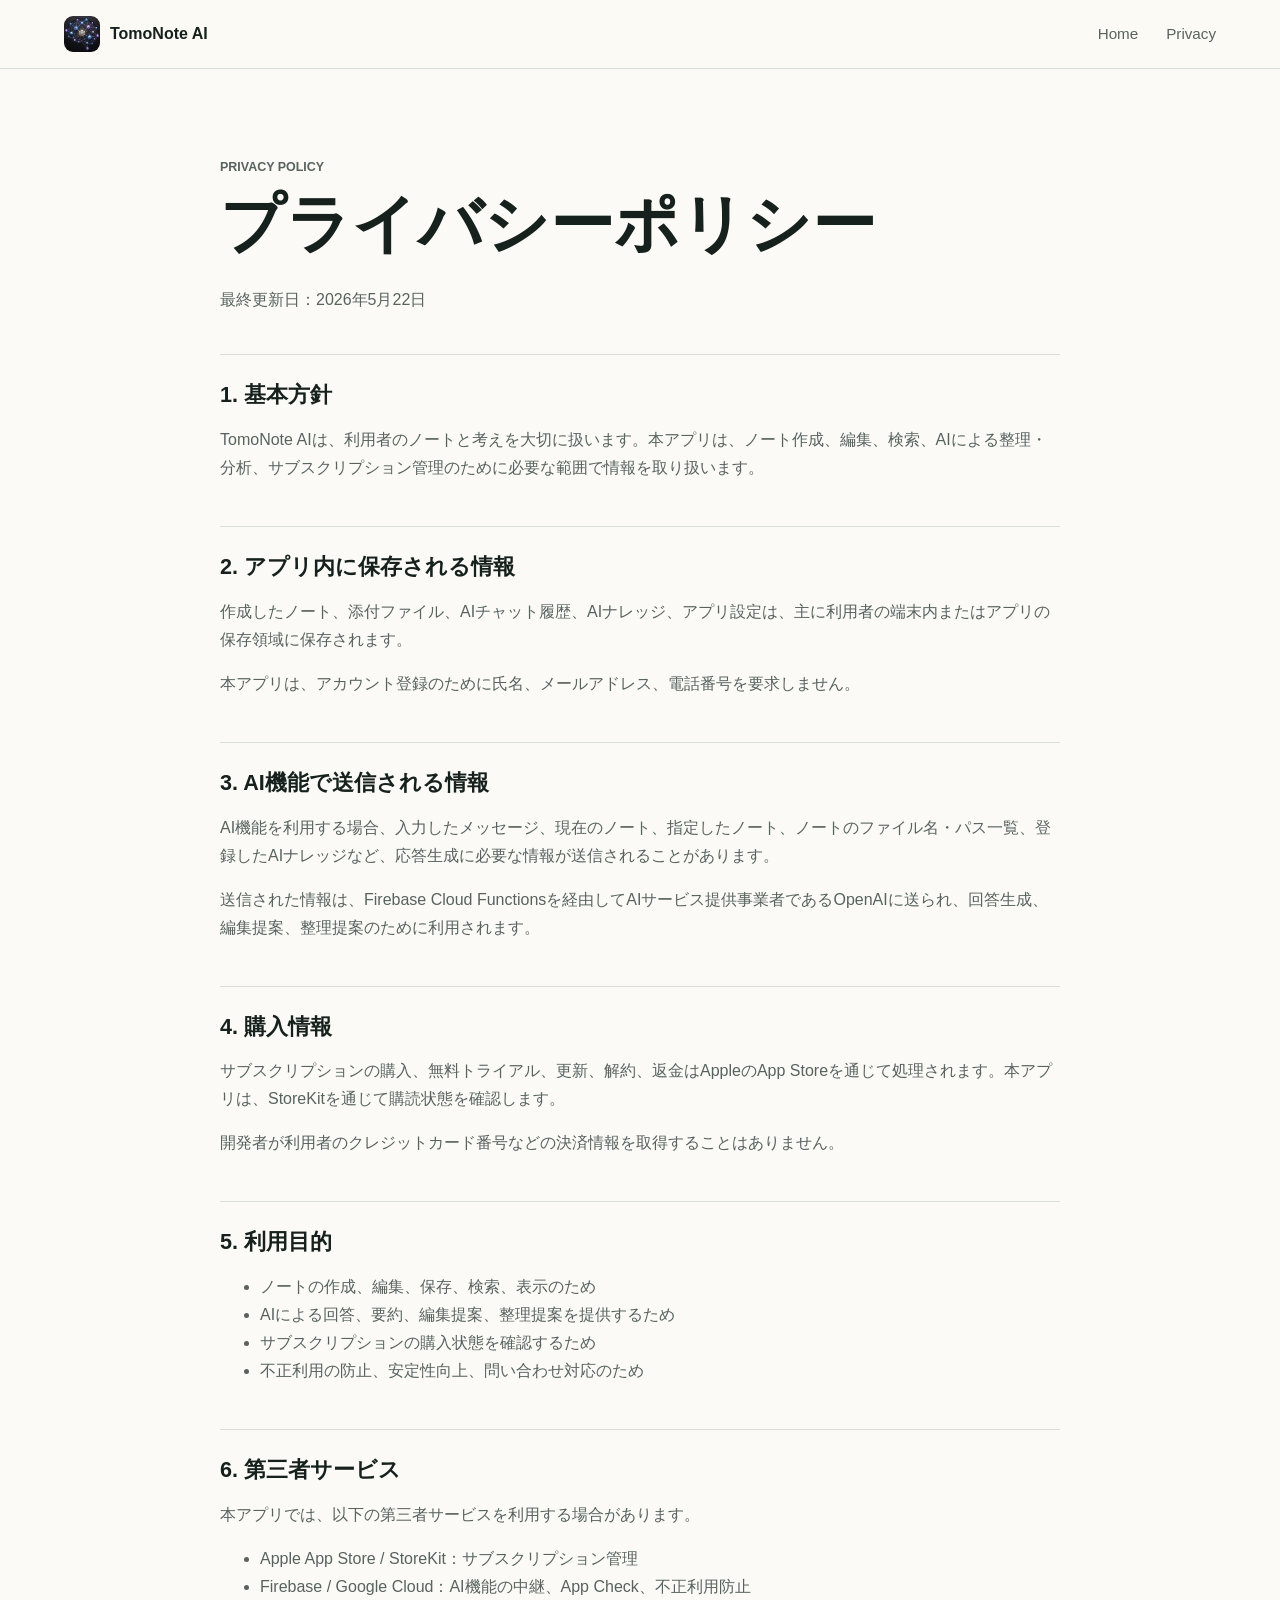
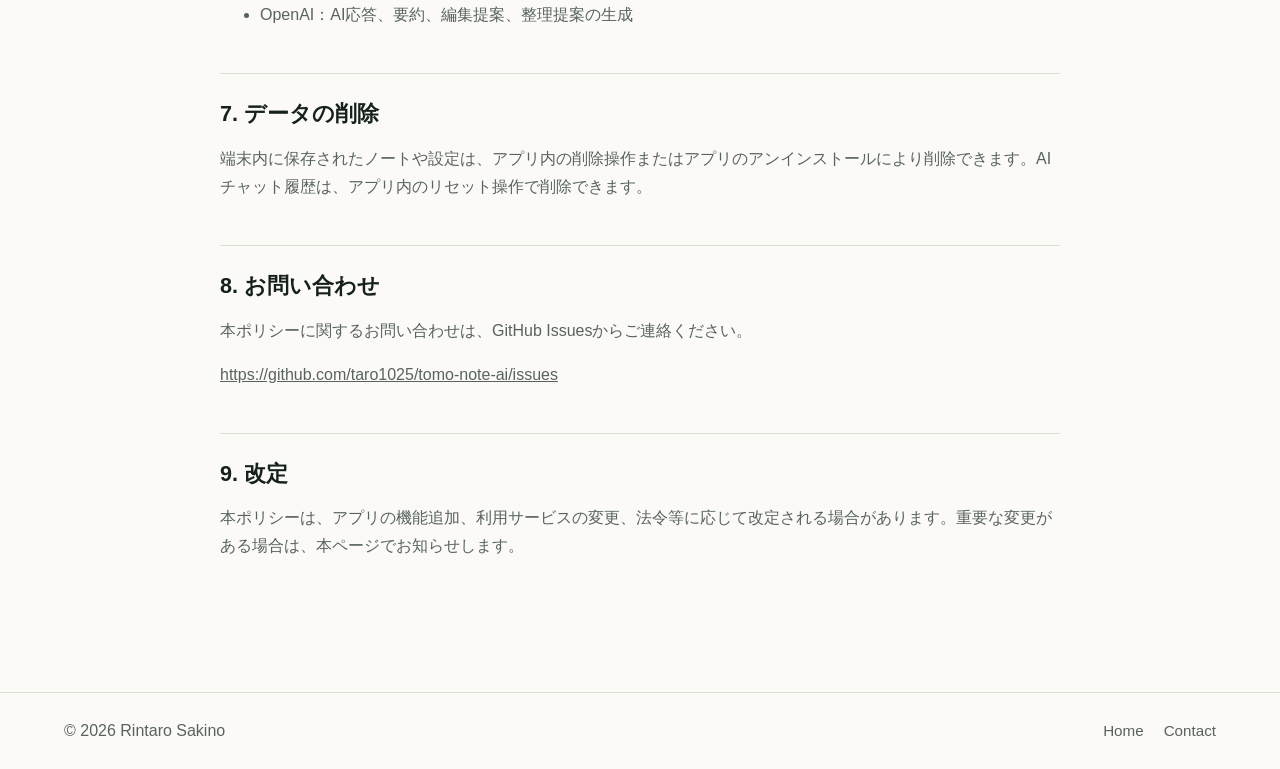
==== privacy.html @ 85b252c5 "Add GitHub Pages site" ====
<!doctype html>
<html lang="ja">
<head>
  <meta charset="utf-8">
  <meta name="viewport" content="width=device-width, initial-scale=1">
  <title>プライバシーポリシー | TomoNote AI</title>
  <meta name="description" content="TomoNote AIのプライバシーポリシーです。">
  <link rel="icon" href="assets/app-icon.png">
  <link rel="apple-touch-icon" href="assets/app-icon.png">
  <link rel="stylesheet" href="styles.css">
</head>
<body>
  <header class="site-header">
    <a class="brand" href="./" aria-label="TomoNote AI ホーム">
      <img src="assets/app-icon.png" alt="" width="36" height="36">
      <span>TomoNote AI</span>
    </a>
    <nav aria-label="主要ナビゲーション">
      <a href="./">Home</a>
      <a href="privacy.html">Privacy</a>
    </nav>
  </header>

  <main class="policy">
    <p class="eyebrow">Privacy Policy</p>
    <h1>プライバシーポリシー</h1>
    <p class="updated">最終更新日：2026年5月22日</p>

    <section>
      <h2>1. 基本方針</h2>
      <p>
        TomoNote AIは、利用者のノートと考えを大切に扱います。本アプリは、ノート作成、編集、検索、AIによる整理・分析、サブスクリプション管理のために必要な範囲で情報を取り扱います。
      </p>
    </section>

    <section>
      <h2>2. アプリ内に保存される情報</h2>
      <p>
        作成したノート、添付ファイル、AIチャット履歴、AIナレッジ、アプリ設定は、主に利用者の端末内またはアプリの保存領域に保存されます。
      </p>
      <p>
        本アプリは、アカウント登録のために氏名、メールアドレス、電話番号を要求しません。
      </p>
    </section>

    <section>
      <h2>3. AI機能で送信される情報</h2>
      <p>
        AI機能を利用する場合、入力したメッセージ、現在のノート、指定したノート、ノートのファイル名・パス一覧、登録したAIナレッジなど、応答生成に必要な情報が送信されることがあります。
      </p>
      <p>
        送信された情報は、Firebase Cloud Functionsを経由してAIサービス提供事業者であるOpenAIに送られ、回答生成、編集提案、整理提案のために利用されます。
      </p>
    </section>

    <section>
      <h2>4. 購入情報</h2>
      <p>
        サブスクリプションの購入、無料トライアル、更新、解約、返金はAppleのApp Storeを通じて処理されます。本アプリは、StoreKitを通じて購読状態を確認します。
      </p>
      <p>
        開発者が利用者のクレジットカード番号などの決済情報を取得することはありません。
      </p>
    </section>

    <section>
      <h2>5. 利用目的</h2>
      <ul>
        <li>ノートの作成、編集、保存、検索、表示のため</li>
        <li>AIによる回答、要約、編集提案、整理提案を提供するため</li>
        <li>サブスクリプションの購入状態を確認するため</li>
        <li>不正利用の防止、安定性向上、問い合わせ対応のため</li>
      </ul>
    </section>

    <section>
      <h2>6. 第三者サービス</h2>
      <p>本アプリでは、以下の第三者サービスを利用する場合があります。</p>
      <ul>
        <li>Apple App Store / StoreKit：サブスクリプション管理</li>
        <li>Firebase / Google Cloud：AI機能の中継、App Check、不正利用防止</li>
        <li>OpenAI：AI応答、要約、編集提案、整理提案の生成</li>
      </ul>
    </section>

    <section>
      <h2>7. データの削除</h2>
      <p>
        端末内に保存されたノートや設定は、アプリ内の削除操作またはアプリのアンインストールにより削除できます。AIチャット履歴は、アプリ内のリセット操作で削除できます。
      </p>
    </section>

    <section>
      <h2>8. お問い合わせ</h2>
      <p>
        本ポリシーに関するお問い合わせは、GitHub Issuesからご連絡ください。
      </p>
      <p>
        <a href="https://github.com/taro1025/tomo-note-ai/issues">https://github.com/taro1025/tomo-note-ai/issues</a>
      </p>
    </section>

    <section>
      <h2>9. 改定</h2>
      <p>
        本ポリシーは、アプリの機能追加、利用サービスの変更、法令等に応じて改定される場合があります。重要な変更がある場合は、本ページでお知らせします。
      </p>
    </section>
  </main>

  <footer class="site-footer">
    <p>© 2026 Rintaro Sakino</p>
    <div>
      <a href="./">Home</a>
      <a href="https://github.com/taro1025/tomo-note-ai/issues">Contact</a>
    </div>
  </footer>
</body>
</html>
---- styles.css ----
:root {
  color-scheme: light;
  --ink: #16211d;
  --muted: #58635f;
  --paper: #fbfaf6;
  --surface: #ffffff;
  --line: #d9ded6;
  --accent: #1f7a5a;
  --accent-strong: #145a43;
  --gold: #c6902f;
  --blue: #386d9f;
  --shadow: 0 24px 70px rgba(22, 33, 29, 0.14);
}

* {
  box-sizing: border-box;
}

html {
  scroll-behavior: smooth;
}

body {
  margin: 0;
  background: var(--paper);
  color: var(--ink);
  font-family: -apple-system, BlinkMacSystemFont, "Helvetica Neue", "Noto Sans JP", sans-serif;
  line-height: 1.75;
}

a {
  color: inherit;
}

.site-header {
  align-items: center;
  background: rgba(251, 250, 246, 0.9);
  border-bottom: 1px solid var(--line);
  display: flex;
  justify-content: space-between;
  padding: 16px clamp(20px, 5vw, 72px);
  position: sticky;
  top: 0;
  z-index: 10;
}

.brand {
  align-items: center;
  display: inline-flex;
  font-weight: 700;
  gap: 10px;
  text-decoration: none;
}

.brand img {
  border-radius: 9px;
}

nav {
  display: flex;
  gap: clamp(12px, 3vw, 28px);
}

nav a,
.site-footer a {
  color: var(--muted);
  font-size: 0.95rem;
  text-decoration: none;
}

nav a:hover,
.site-footer a:hover {
  color: var(--accent-strong);
}

.hero {
  align-items: center;
  display: grid;
  gap: clamp(36px, 7vw, 96px);
  grid-template-columns: minmax(0, 1fr) minmax(280px, 440px);
  min-height: calc(100vh - 73px);
  padding: clamp(56px, 9vw, 120px) clamp(20px, 5vw, 72px);
}

.hero-copy {
  max-width: 720px;
}

.eyebrow {
  color: var(--accent);
  font-size: 0.78rem;
  font-weight: 800;
  letter-spacing: 0;
  margin: 0 0 12px;
  text-transform: uppercase;
}

h1,
h2,
h3,
p {
  margin-top: 0;
}

h1 {
  font-size: clamp(2.5rem, 7vw, 5.8rem);
  line-height: 1.05;
  margin-bottom: 28px;
  max-width: 850px;
}

h2 {
  font-size: clamp(1.8rem, 4vw, 3.2rem);
  line-height: 1.15;
  margin-bottom: 18px;
}

h3 {
  font-size: 1.15rem;
  margin-bottom: 10px;
}

.lead {
  color: var(--muted);
  font-size: clamp(1.08rem, 2vw, 1.35rem);
  max-width: 690px;
}

.hero-actions {
  display: flex;
  flex-wrap: wrap;
  gap: 12px;
  margin-top: 34px;
}

.button {
  border-radius: 999px;
  display: inline-flex;
  font-weight: 700;
  justify-content: center;
  min-width: 170px;
  padding: 12px 18px;
  text-decoration: none;
}

.button.primary {
  background: var(--accent);
  color: #ffffff;
}

.button.secondary {
  border: 1px solid var(--line);
  color: var(--accent-strong);
}

.product-visual {
  display: grid;
  justify-items: center;
  position: relative;
}

.app-icon-large {
  border-radius: 26px;
  box-shadow: var(--shadow);
  height: clamp(96px, 13vw, 148px);
  margin-bottom: -28px;
  position: relative;
  width: clamp(96px, 13vw, 148px);
  z-index: 1;
}

.note-preview {
  background: var(--surface);
  border: 1px solid var(--line);
  border-radius: 8px;
  box-shadow: var(--shadow);
  max-width: 440px;
  padding: 56px 28px 28px;
  width: 100%;
}

.preview-bar {
  display: flex;
  gap: 8px;
  margin-bottom: 22px;
}

.preview-bar span {
  background: var(--line);
  border-radius: 50%;
  display: block;
  height: 10px;
  width: 10px;
}

.note-preview h2 {
  color: var(--blue);
  font-size: 1.6rem;
}

.note-preview p,
.note-preview li {
  color: var(--muted);
}

.note-preview ul {
  display: grid;
  gap: 10px;
  list-style: none;
  margin: 24px 0 0;
  padding: 0;
}

.note-preview li {
  border-left: 3px solid var(--gold);
  padding-left: 12px;
}

.section {
  border-top: 1px solid var(--line);
  padding: clamp(56px, 8vw, 96px) clamp(20px, 5vw, 72px);
}

.section-heading {
  max-width: 760px;
}

.feature-grid {
  display: grid;
  gap: 18px;
  grid-template-columns: repeat(3, minmax(0, 1fr));
  margin-top: 36px;
}

.feature-grid article {
  background: var(--surface);
  border: 1px solid var(--line);
  border-radius: 8px;
  padding: 24px;
}

.feature-grid p,
.workflow-list,
.price-section p,
.policy p,
.policy li {
  color: var(--muted);
}

.split-section,
.price-section {
  align-items: start;
  display: grid;
  gap: 28px;
  grid-template-columns: minmax(0, 0.85fr) minmax(280px, 1fr);
}

.workflow-list {
  display: grid;
  gap: 14px;
}

.workflow-list p {
  border-bottom: 1px solid var(--line);
  margin: 0;
  padding-bottom: 14px;
}

.price-panel {
  background: var(--ink);
  border-radius: 8px;
  color: #ffffff;
  padding: 28px;
}

.price-panel p {
  color: rgba(255, 255, 255, 0.78);
}

.price-panel .price {
  color: #ffffff;
  font-size: clamp(2rem, 5vw, 3.6rem);
  font-weight: 800;
  line-height: 1;
  margin-bottom: 18px;
}

.fine-print {
  font-size: 0.9rem;
  margin-bottom: 0;
}

.site-footer {
  align-items: center;
  border-top: 1px solid var(--line);
  display: flex;
  justify-content: space-between;
  padding: 24px clamp(20px, 5vw, 72px);
}

.site-footer p {
  color: var(--muted);
  margin: 0;
}

.site-footer div {
  display: flex;
  gap: 20px;
}

.policy {
  margin: 0 auto;
  max-width: 880px;
  padding: clamp(48px, 8vw, 88px) 20px;
}

.policy h1 {
  font-size: clamp(2.1rem, 5vw, 4rem);
}

.policy section {
  border-top: 1px solid var(--line);
  padding: 28px 0;
}

.policy h2 {
  font-size: 1.35rem;
}

.updated {
  color: var(--muted);
  margin-bottom: 40px;
}

@media (max-width: 820px) {
  .site-header,
  .site-footer {
    align-items: flex-start;
    flex-direction: column;
    gap: 14px;
  }

  .hero,
  .split-section,
  .price-section,
  .feature-grid {
    grid-template-columns: 1fr;
  }

  .hero {
    min-height: auto;
  }

  nav {
    flex-wrap: wrap;
  }
}

@media (max-width: 520px) {
  .button {
    width: 100%;
  }

  .note-preview {
    padding-left: 20px;
    padding-right: 20px;
  }
}
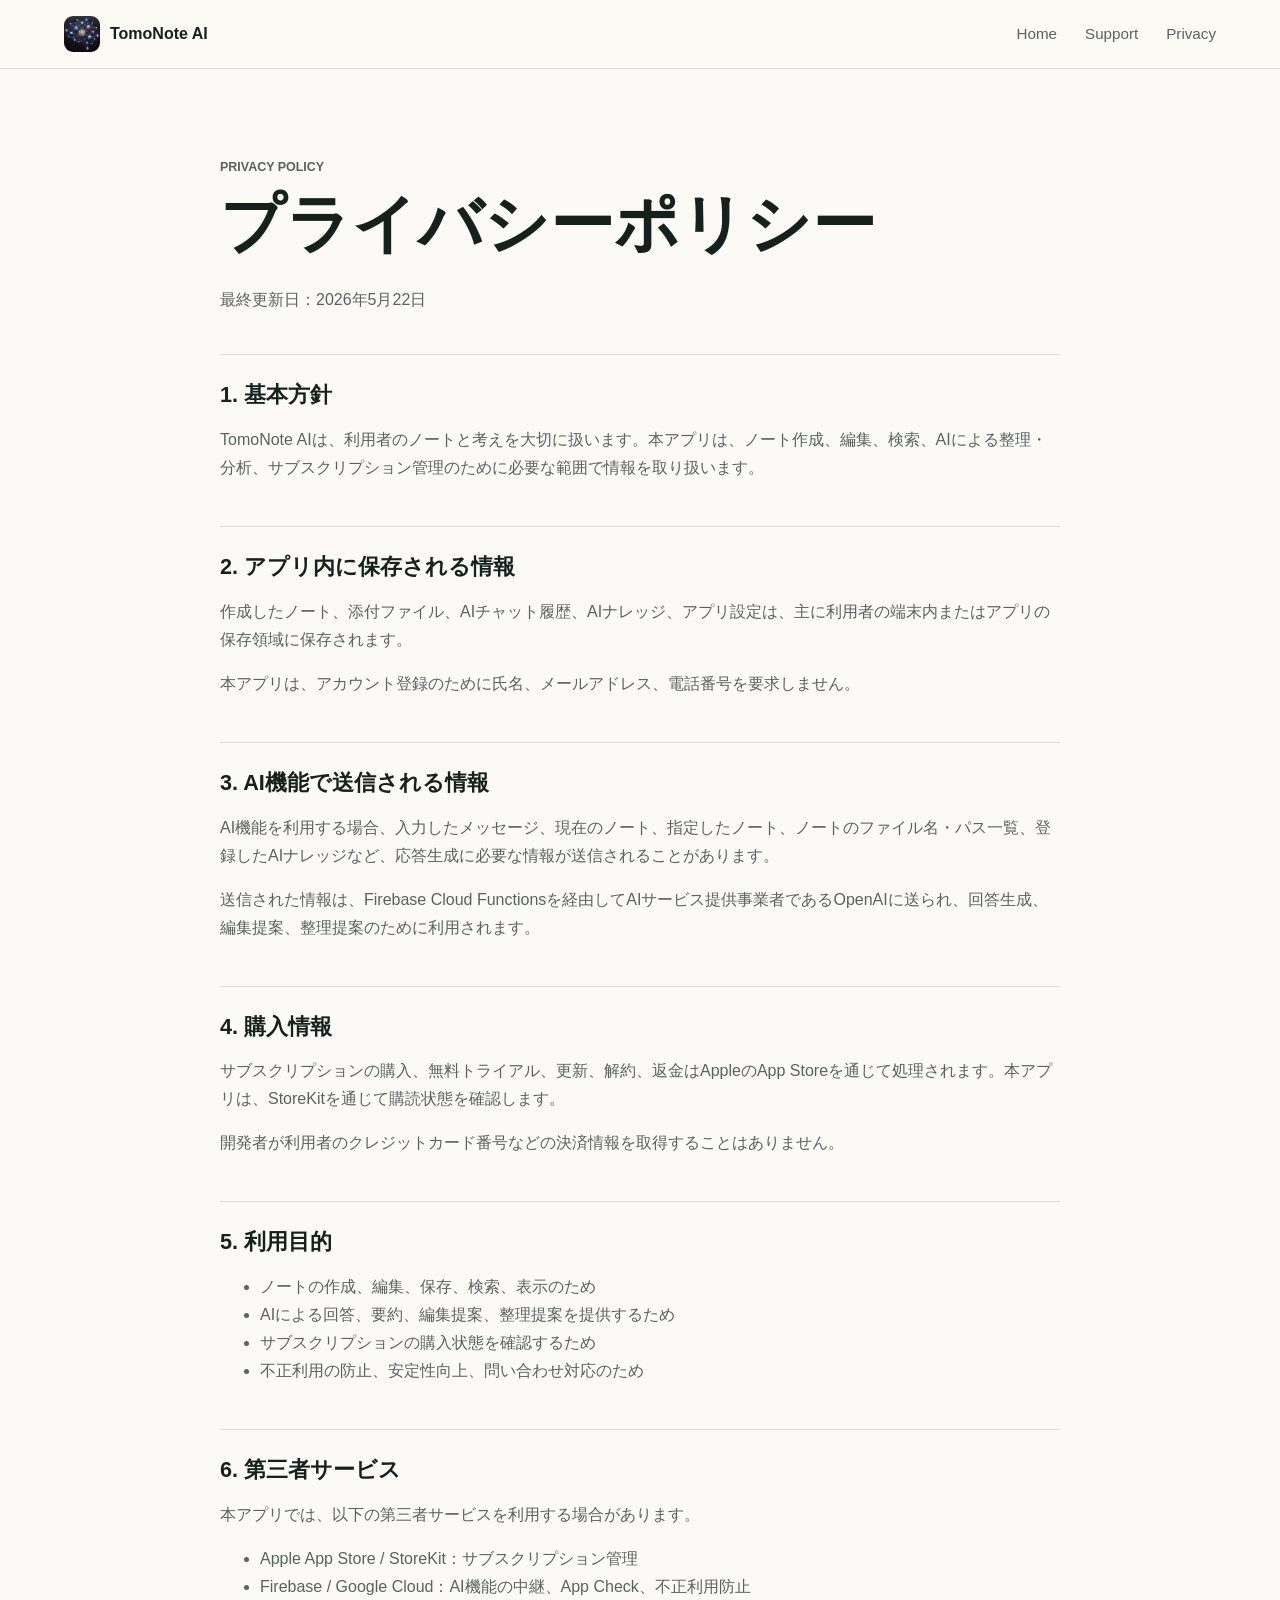
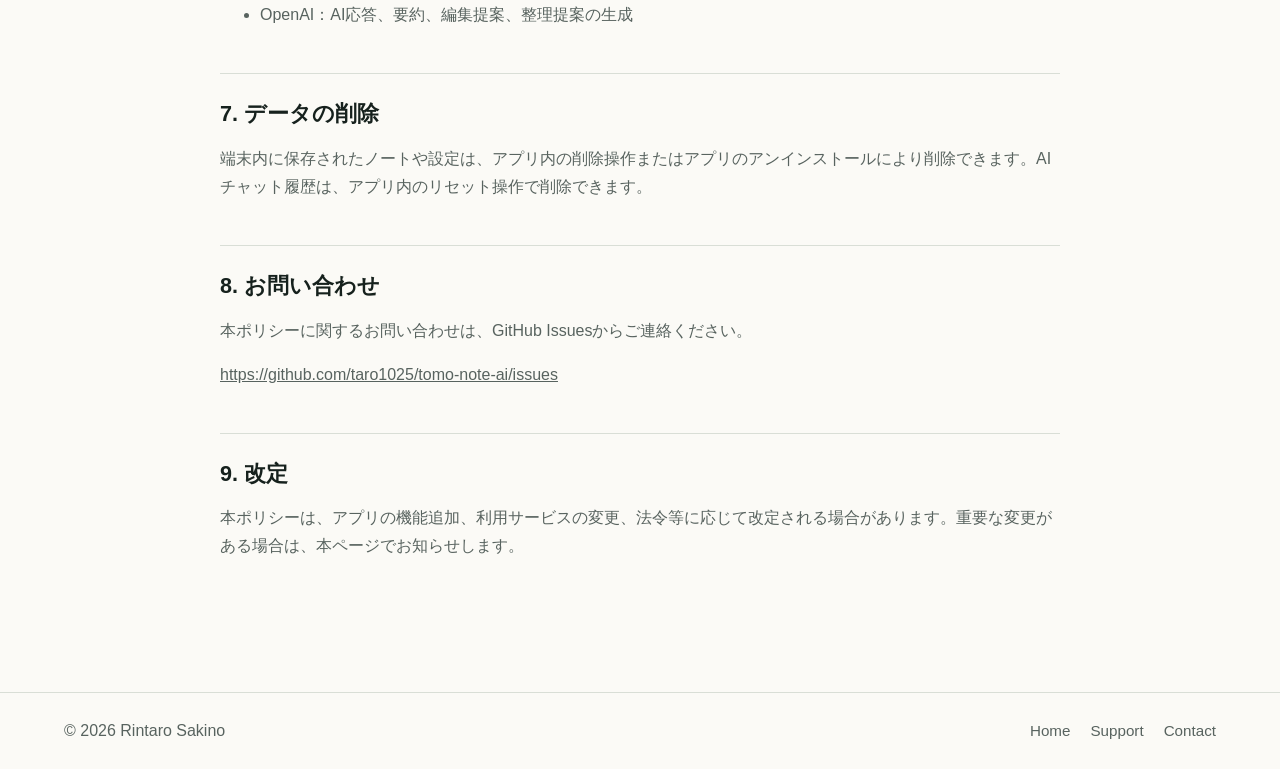
==== commit 0fdf7427: "Add support page" ====
--- a/privacy.html
+++ b/privacy.html
@@ -17,6 +17,7 @@
     </a>
     <nav aria-label="主要ナビゲーション">
       <a href="./">Home</a>
+      <a href="support.html">Support</a>
       <a href="privacy.html">Privacy</a>
     </nav>
   </header>
@@ -112,6 +113,7 @@
     <p>© 2026 Rintaro Sakino</p>
     <div>
       <a href="./">Home</a>
+      <a href="support.html">Support</a>
       <a href="https://github.com/taro1025/tomo-note-ai/issues">Contact</a>
     </div>
   </footer>
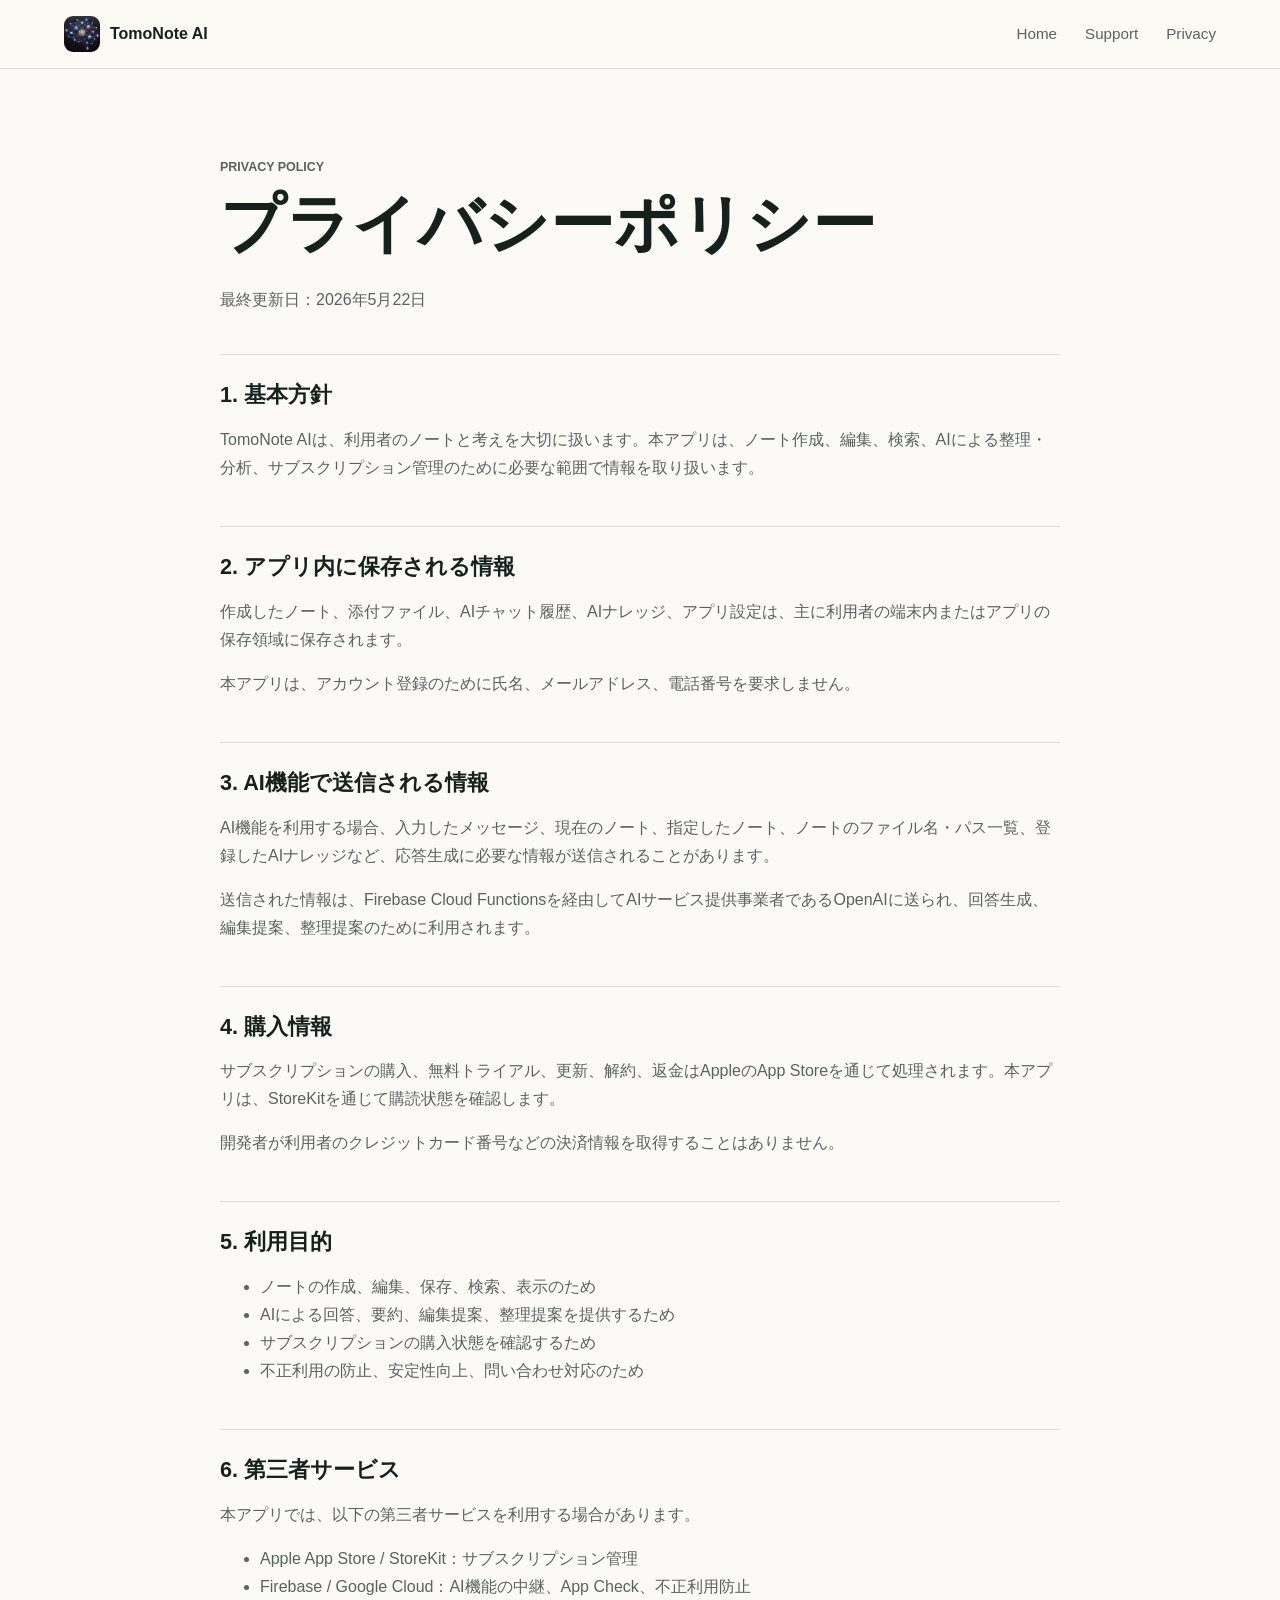
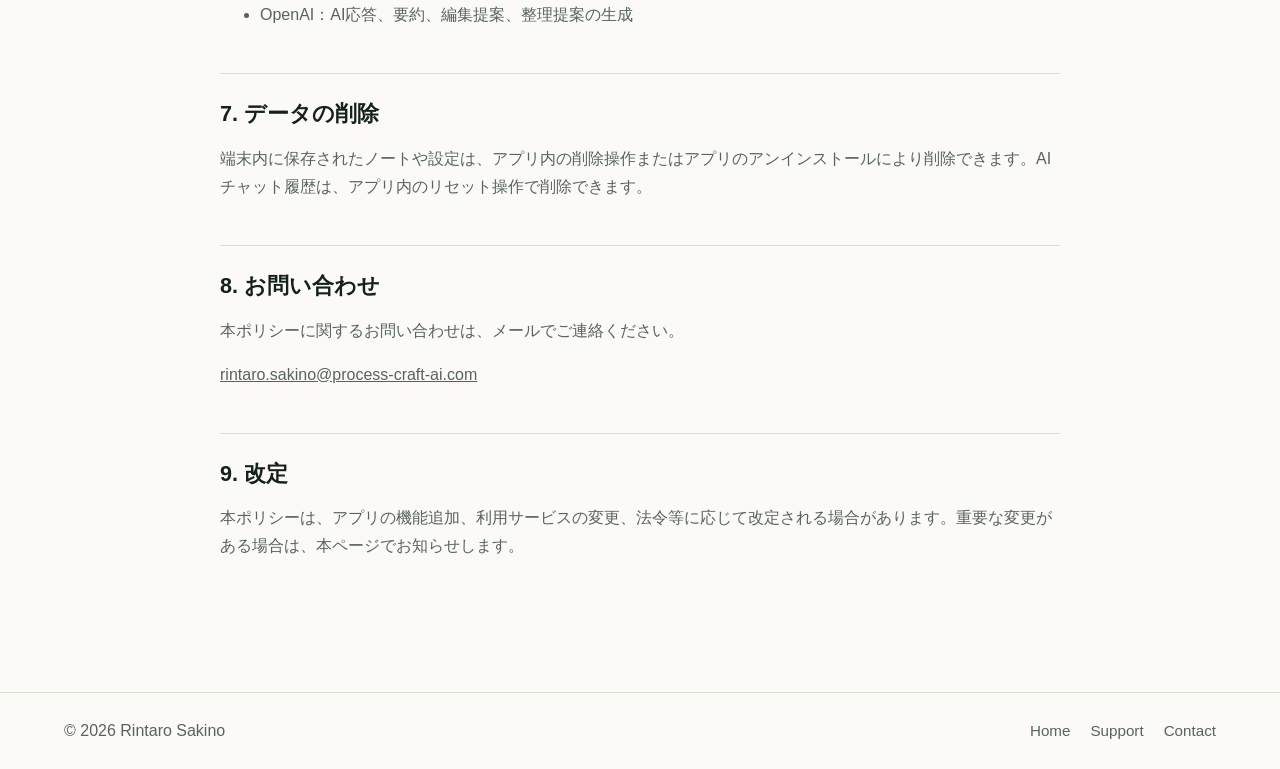
==== commit 2f11ea13: "Update support contact email" ====
--- a/privacy.html
+++ b/privacy.html
@@ -94,10 +94,10 @@
     <section>
       <h2>8. お問い合わせ</h2>
       <p>
-        本ポリシーに関するお問い合わせは、GitHub Issuesからご連絡ください。
+        本ポリシーに関するお問い合わせは、メールでご連絡ください。
       </p>
       <p>
-        <a href="https://github.com/taro1025/tomo-note-ai/issues">https://github.com/taro1025/tomo-note-ai/issues</a>
+        <a href="mailto:rintaro.sakino@process-craft-ai.com">rintaro.sakino@process-craft-ai.com</a>
       </p>
     </section>
 
@@ -114,7 +114,7 @@
     <div>
       <a href="./">Home</a>
       <a href="support.html">Support</a>
-      <a href="https://github.com/taro1025/tomo-note-ai/issues">Contact</a>
+      <a href="mailto:rintaro.sakino@process-craft-ai.com">Contact</a>
     </div>
   </footer>
 </body>
